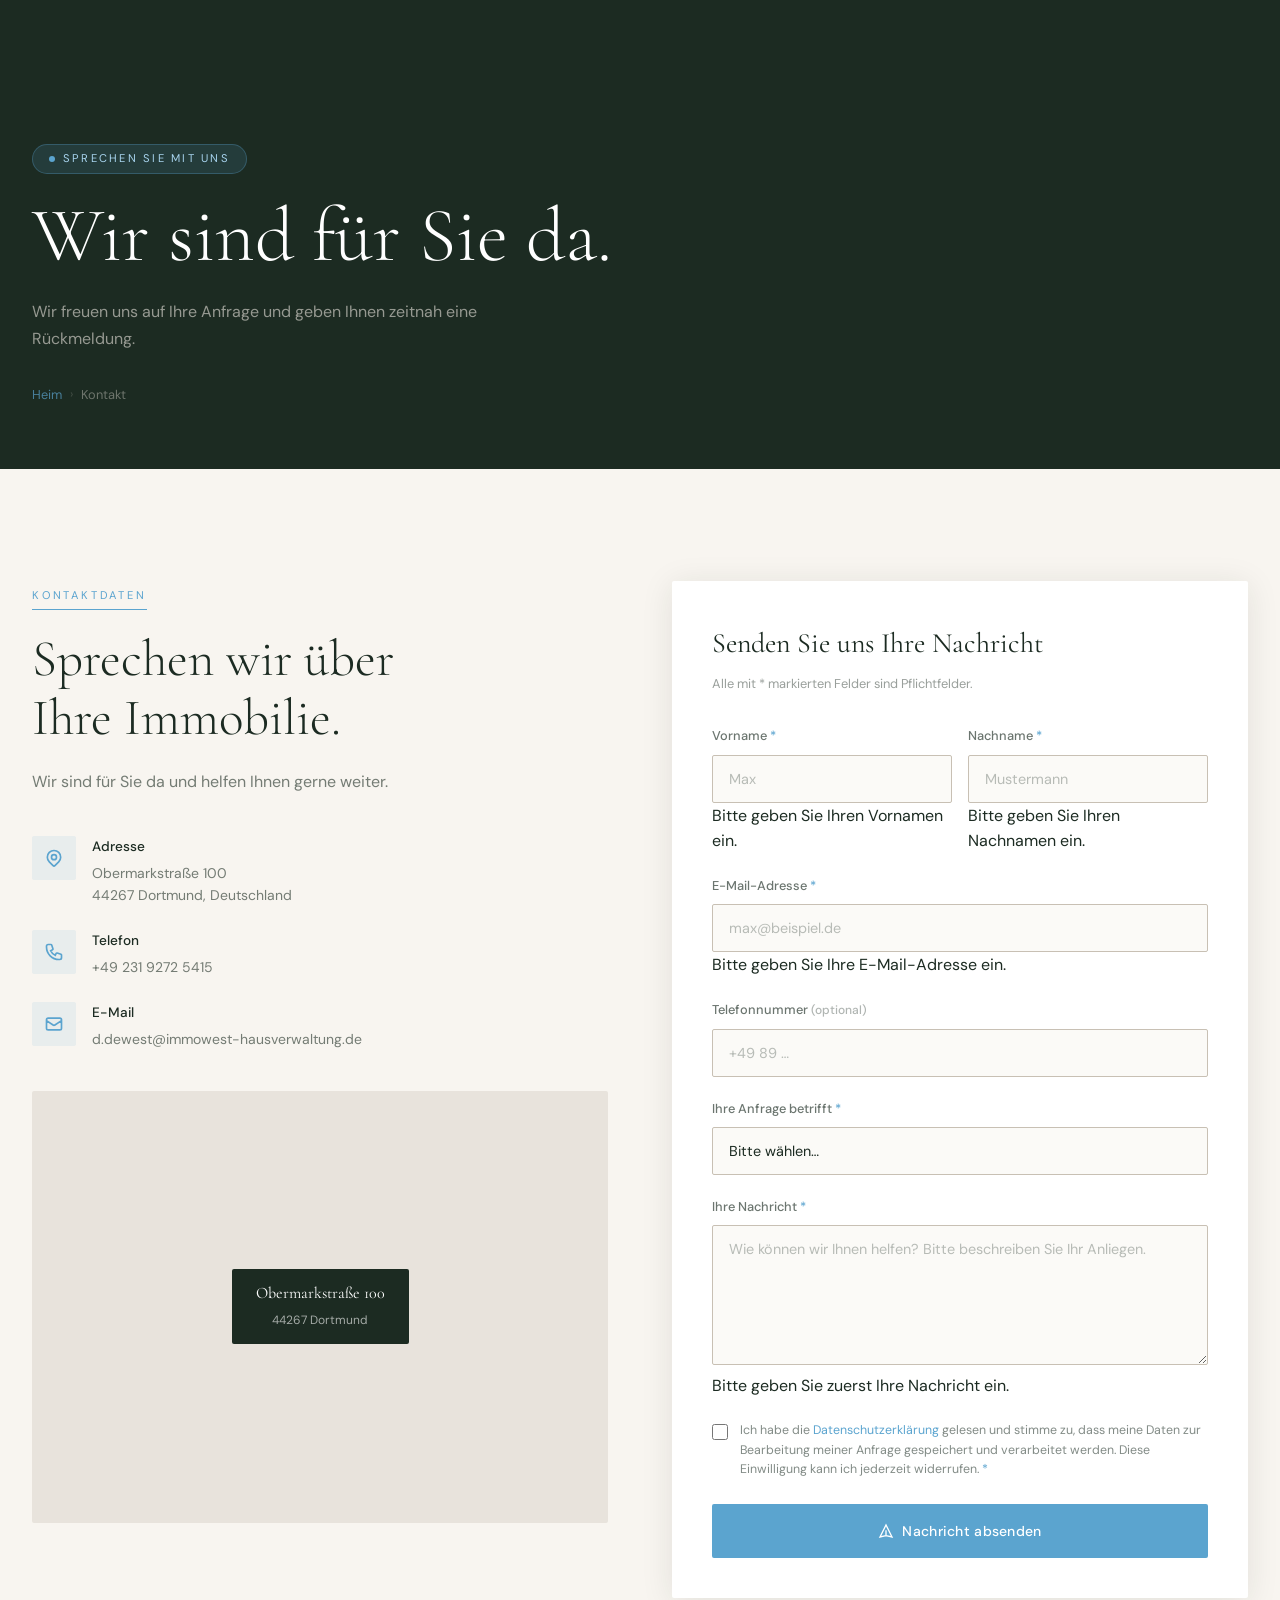
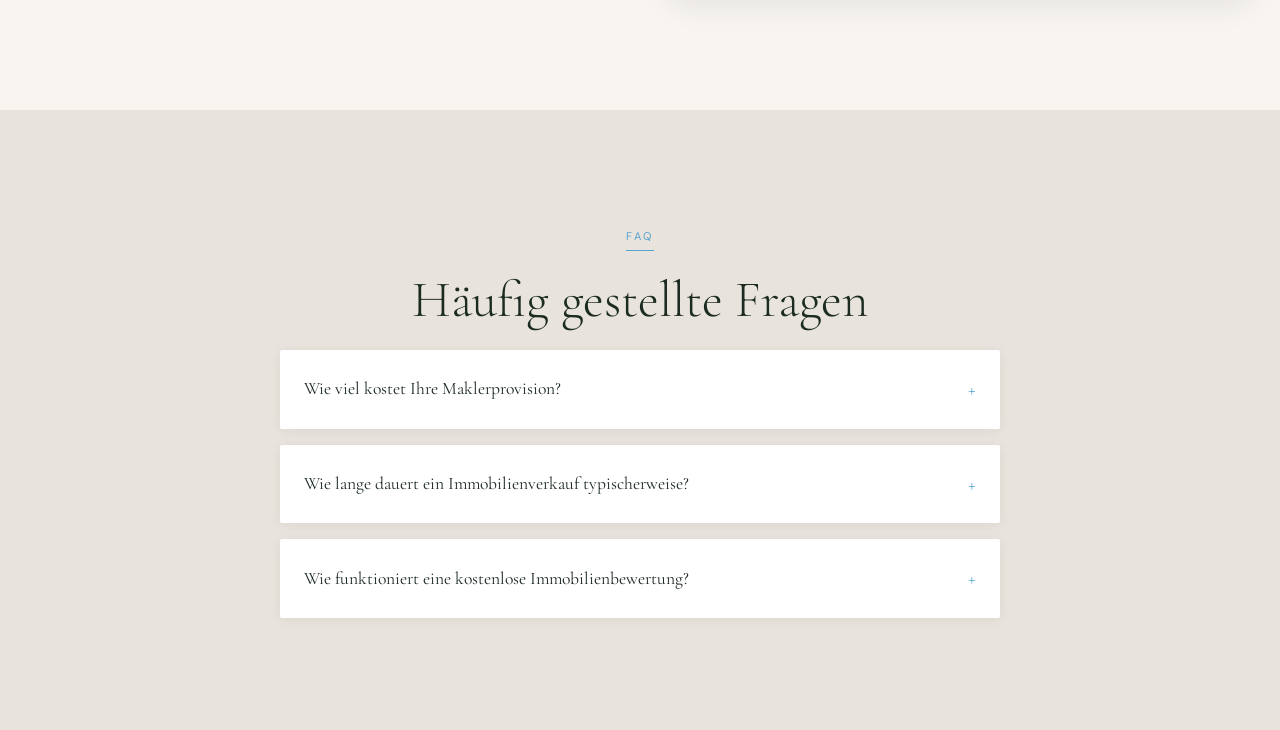
==== contact.html @ 2037899b "Initial website upload" ====
<!DOCTYPE html>
<html lang="de">
<head>
  <meta charset="UTF-8" />
  <meta name="viewport" content="width=device-width, initial-scale=1.0" />

  <!-- ── PRIMARY SEO ── -->
  <title>Hausverwaltung de West – Immowest | Dortmund</title>
  <meta name="description" content="Professionelle Hausverwaltung in Dortmund. Mietverwaltung und WEG-Verwaltung – zuverlässig, transparent und persönlich. Jetzt Kontakt aufnehmen." />
  <meta name="keywords" content="Hausverwaltung Dortmund, Mietverwaltung Dortmund, WEG-Verwaltung Dortmund, Immowest, Hausverwaltung de West" />
  <meta name="author" content="Daniel de West – Hausverwaltung de West Immowest" />
  <link rel="canonical" href="https://www.immowest-hausverwaltung.de/pages/contact.html" />

  <!-- ── OPEN GRAPH (Facebook, WhatsApp, LinkedIn previews) ── -->
  <meta property="og:type" content="website" />
  <meta property="og:url" content="https://www.immowest-hausverwaltung.de/pages/contact.html" />
  <meta property="og:title" content="Kontakt – Immowest | Hausverwaltung Dortmund" />
  <meta property="og:description" content="Kontaktieren Sie Hausverwaltung de west in Dortmund für professionelle Immobilienverwaltung, Mietverwaltung und persönliche Beratung." />
  <meta property="og:image" content="https://www.immowest-hausverwaltung.de/images/logo.jpg" />
  <meta property="og:locale" content="de_DE" />
  <meta property="og:site_name" content="Immowest Hausverwaltung" />

  <!-- ── TWITTER CARD ── -->
  <meta name="twitter:card" content="summary_large_image" />
  <meta name="twitter:title" content="Hausverwaltung de West – Immowest | Dortmund" />
  <meta name="twitter:description" content="Kontaktieren Sie Hausverwaltung de west in Dortmund für professionelle Immobilienverwaltung, Mietverwaltung und persönliche Beratung." />
  <meta name="twitter:image" content="https://www.immowest-hausverwaltung.de/images/logo.jpg" />

  <!-- Google Fonts -->
  <link rel="preconnect" href="https://fonts.googleapis.com" />
  <link rel="preconnect" href="https://fonts.gstatic.com" crossorigin />
  <link href="https://fonts.googleapis.com/css2?family=Cormorant+Garamond:ital,wght@0,300;0,400;0,600;0,700;1,300;1,400&family=DM+Sans:opsz,wght@9..40,300;9..40,400;9..40,500;9..40,600&display=swap" rel="stylesheet" />
  <link rel="stylesheet" href="../style.css" />
</head>
<body>

  <div id="nav-mount"></div>

  <!-- ══════════════════════════════════════════════
       PAGE HERO
  ══════════════════════════════════════════════ -->
  <header class="page-hero">
    <div class="page-hero__inner">
      <!-- Badge: "Get in Touch" -->
      <div class="page-hero__badge fade-up"><span>Sprechen Sie mit uns</span></div>
      <!-- Headline: "We are here for you." -->
      <h1 class="page-hero__title fade-up">Wir sind für Sie da.</h1>
      <!-- Sub: "We look forward to your message. Our team will get back to you within 24 hours on working days." -->
      <p class="page-hero__sub fade-up">Wir freuen uns auf Ihre Anfrage und geben Ihnen zeitnah eine Rückmeldung.</p>
      <!-- Breadcrumb: "Home > Contact" -->
      <nav class="breadcrumb fade-up" aria-label="Brotkrümelnavigation">
        <div class="breadcrumb__item"><a href="../index.html">Heim</a></div>
        <div class="breadcrumb__sep">›</div>
        <div class="breadcrumb__item">Kontakt</div>
      </nav>
    </div>
  </header>

  <!-- ══════════════════════════════════════════════
       CONTACT SECTION: Info + Form
  ══════════════════════════════════════════════ -->
  <section class="section">
    <div class="container">
      <div class="grid-2" style="gap:4rem;align-items:start;">

        <!-- ── Left: Contact info ── -->
        <div class="fade-up">
          <!-- Label: "Contact Information" -->
          <span class="section__label">Kontaktdaten</span>
          <!-- Headline: "Let's talk about your property." -->
          <h2 class="section__title">Sprechen wir über<br/>Ihre Immobilie.</h2>
          <!-- Sub: "Whether purchase, sale, or rental – we are here to help you." -->
          <p class="section__sub" style="margin-bottom:2.5rem;">
            Wir sind für Sie da und helfen Ihnen gerne weiter.
          </p>

          <!-- Contact items -->
          <div style="display:flex;flex-direction:column;gap:1.5rem;margin-bottom:2.5rem;">

            <!-- Address -->
            <div class="contact-item">
              <div class="contact-item__icon">
                <svg viewBox="0 0 24 24" fill="none" stroke="currentColor" stroke-width="2"><path d="M17.657 16.657L13.414 20.9a2 2 0 01-2.827 0l-4.244-4.243a8 8 0 1111.314 0z"/><circle cx="12" cy="11" r="3"/></svg>
              </div>
              <div>
                <!-- "Address" -->
                <div class="contact-item__label">Adresse</div>
                <div class="contact-item__value">Obermarkstraße 100<br/>44267 Dortmund, Deutschland</div>
              </div>
            </div>

            <!-- Phone -->
            <div class="contact-item">
              <div class="contact-item__icon">
                <svg viewBox="0 0 24 24" fill="none" stroke="currentColor" stroke-width="2"><path d="M3 5a2 2 0 012-2h3.28a1 1 0 01.948.684l1.498 4.493a1 1 0 01-.502 1.21l-2.257 1.13a11.042 11.042 0 005.516 5.516l1.13-2.257a1 1 0 011.21-.502l4.493 1.498a1 1 0 01.684.949V19a2 2 0 01-2 2h-1C9.716 21 3 14.284 3 6V5z"/></svg>
              </div>
              <div>
                <!-- "Phone" -->
                <div class="contact-item__label">Telefon</div>
                <div class="contact-item__value">
                  <a href="tel:+4915560922517">+49 231 9272 5415</a>
                </div>
              </div>
            </div>

            <!-- Email -->
            <div class="contact-item">
              <div class="contact-item__icon">
                <svg viewBox="0 0 24 24" fill="none" stroke="currentColor" stroke-width="2"><path d="M3 8l7.89 5.26a2 2 0 002.22 0L21 8M5 19h14a2 2 0 002-2V7a2 2 0 00-2-2H5a2 2 0 00-2 2v10a2 2 0 002 2z"/></svg>
              </div>
              <div>
                <!-- "Email" -->
                <div class="contact-item__label">E-Mail</div>
                <div class="contact-item__value">
                  <a href="mailto:d.dewest@immowest-hausverwaltung.de">d.dewest@immowest-hausverwaltung.de</a>
                </div>
              </div>
            </div>

          </div><!-- /contact items -->

<!-- Map placeholder -->
          <div style="background:var(--stone);border-radius:2px;aspect-ratio:4/3;overflow:hidden;position:relative;">
            <iframe
              src="https://maps.google.com/maps?q=Obermarkstraße+100,44267+Dortmund&output=embed"
              width="100%"
              height="100%"
              style="border:0; width:100%; height:100%;"
              allowfullscreen=""
              loading="lazy">
            </iframe>
            <!-- Map overlay label -->
            <div style="position:absolute;inset:0;display:flex;align-items:center;justify-content:center;flex-direction:column;gap:0.5rem;">
              <div style="background:var(--forest);color:var(--white);padding:0.75rem 1.5rem;border-radius:2px;font-family:var(--font-display);font-size:1rem;text-align:center;">
                Obermarkstraße 100<br/>
                <span style="font-size:0.75rem;color:rgba(255,255,255,0.6);font-family:var(--font-body);">44267 Dortmund</span>
              </div>
            </div>
            <!-- Invisible clickable overlay on top of everything -->
            <div 
              onclick="window.open('https://maps.google.com/?q=Obermarkstraße+100,44267+Dortmund', '_blank')"
              style="position:absolute; inset:0; cursor:pointer; z-index:10;">
            </div>
          </div>

        </div><!-- /left -->

        <!-- ── Right: Contact Form ── -->
        <div class="fade-up">
          <div style="background:var(--white);padding:2.5rem;border-radius:2px;box-shadow:0 4px 32px rgba(28,43,34,0.10);">

            <!-- Form headline: "Send Us Your Message" -->
            <h3 style="font-family:var(--font-display);font-size:1.75rem;font-weight:400;color:var(--forest);margin-bottom:0.5rem;">
              Senden Sie uns Ihre Nachricht
            </h3>
            <!-- "All fields marked with * are required" -->
            <p style="color:rgba(28,43,34,0.45);font-size:0.8rem;margin-bottom:2rem;">Alle mit * markierten Felder sind Pflichtfelder.</p>

            <!--
              FORMSPREE FORM
              ══════════════
              Replace YOUR_FORM_ID with your actual Formspree form ID.
              1. Create an account at https://formspree.io
              2. Create a new form → copy the form ID (e.g. "xpzvwlqr")
              3. Replace YOUR_FORM_ID below:
                 action="https://formspree.io/f/xpzvwlqr"
              The form uses POST. Formspree will email submissions to your configured address.
            -->
            <form id="contact-form" action="https://formspree.io/f/xgolrwqr" method="POST" novalidate>

              <!-- Row: First + Last name -->
              <div style="display:grid;grid-template-columns:1fr 1fr;gap:1rem;">
                <div class="form-group">
                  <!-- "First Name" -->
                  <label class="form-label" for="vorname">Vorname <span class="required">*</span></label>
                  <input class="form-control" type="text" id="vorname" name="vorname"
                    placeholder="Max" required/>
                  <span class="field-error">Bitte geben Sie Ihren Vornamen ein.</span>
                </div>
                <div class="form-group">
                  <!-- "Last Name" -->
                  <label class="form-label" for="nachname">Nachname <span class="required">*</span></label>
                  <input class="form-control" type="text" id="nachname" name="nachname"
                    placeholder="Mustermann" required/>
                  <span class="field-error">Bitte geben Sie Ihren Nachnamen ein.</span>
                </div>
              </div>

              <!-- Email field -->
              <div class="form-group">
                <!-- "Email Address" -->
                <label class="form-label" for="email">E-Mail-Adresse <span class="required">*</span></label>
                <input class="form-control" type="email" id="email" name="email"
                  placeholder="max@beispiel.de" required/>
                <span class="field-error">Bitte geben Sie Ihre E-Mail-Adresse ein.</span>
              </div>

              <!-- Phone (optional) -->
              <div class="form-group">
                <!-- "Phone Number (optional)" -->
                <label class="form-label" for="telefon">
                  Telefonnummer <span style="color:rgba(28,43,34,0.35);font-size:0.75rem;">(optional)</span>
                </label>
                <input class="form-control" type="tel" id="telefon" name="telefon"
                  placeholder="+49 89 …" autocomplete="tel" />
              </div>

              <!-- Subject / Interest dropdown -->
              <div class="form-group">
                <label class="form-label" for="betreff">Ihre Anfrage betrifft <span class="required">*</span></label>
                <select class="form-control" id="betreff" name="betreff" required>
                  <option value="" disabled selected>Bitte wählen…</option>
                  <option value="Kauf">Mietverwaltung</option>
                  <option value="Verkauf">WEG-Verwaltung</option>
                  <option value="Vermietung">Marktbewertung</option>
                  <option value="Bewertung">Immobilienverkauf</option>
                  <option value="Allgemein">Allgemeine Anfrage</option>
                </select>
                <span class="field-error" style="display:none !important" id="betreff-error">Bitte wählen Sie zuerst eine Option aus.</span>
              </div>
            
              <!-- Message -->
              <div class="form-group">
                <!-- "Your Message" -->
                <label class="form-label" for="nachricht">Ihre Nachricht <span class="required">*</span></label>
                <textarea class="form-control" id="nachricht" name="nachricht" rows="5"
                placeholder="Wie können wir Ihnen helfen? Bitte beschreiben Sie Ihr Anliegen." required></textarea>
                <span class="field-error">Bitte geben Sie zuerst Ihre Nachricht ein.</span>
              </div>

              <!--
                GDPR / Datenschutz Checkbox
                ════════════════════════════
                Required under German law (DSGVO/GDPR Art. 6 & 7 and BDSG).
                User must explicitly consent to data processing before submitting.
                The privacy policy link should point to your actual privacy policy page.
              -->
              <div class="form-check">
                <input type="checkbox" id="datenschutz" name="datenschutz_zustimmung" required />
                <label class="form-check__label" for="datenschutz">
                  <!-- "I have read the privacy policy and consent to the storage and processing of my data to answer my inquiry. I can revoke this consent at any time. *" -->
                  Ich habe die <a href="privacy.html">Datenschutzerklärung</a> gelesen und stimme zu, dass meine Daten zur Bearbeitung meiner Anfrage gespeichert und verarbeitet werden. Diese Einwilligung kann ich jederzeit widerrufen. <span style="color:var(--sky);">*</span>
                </label>
              </div>
              <span id="datenschutz-error" style="display:none; color:#e53e3e; font-size:0.75rem;">
                Bitte stimmen Sie der Datenschutzerklärung zu. 
              </span>

              <!-- Anti-spam honeypot field (hidden from users, Formspree detects bots) -->
              <input type="text" name="_gotcha" style="display:none" tabindex="-1" autocomplete="off" />
              <!-- Formspree: redirect after submission (optional) -->

              <!-- Submit button: "Send Message" -->
              <button type="submit" class="btn btn--primary" style="width:100%;justify-content:center;padding:1rem;">
                <svg viewBox="0 0 24 24" fill="none" stroke="currentColor" stroke-width="2"><path d="M12 19l9 2-9-18-9 18 9-2zm0 0v-8"/></svg>
                Nachricht absenden
              </button>

              <!-- Success message: "Thank you! We will get back to you shortly." -->
              <div id="form-success" class="form-success">
                ✓ Vielen Dank für Ihre Nachricht! Wir melden uns in Kürze bei Ihnen.
              </div>
              <!-- Error message: "Something went wrong. Please try again." -->
              <div id="form-error" class="form-error">
                ✗ Etwas ist schiefgelaufen. Bitte versuchen Sie es erneut oder kontaktieren Sie uns telefonisch.
              </div>

            </form>
          </div>
        </div><!-- /right -->

      </div>
    </div>
  </section>

  <!-- ══════════════════════════════════════════════
       FAQ SECTION
  ══════════════════════════════════════════════ -->
  <section class="section section--alt">
    <div class="container">
      <div class="text-center mb-10">
        <!-- Label: "Frequently Asked Questions" -->
        <span class="section__label fade-up">FAQ</span>
        <!-- Headline: "Frequently Asked Questions" -->
        <h2 class="section__title fade-up">Häufig gestellte Fragen</h2>
      </div>

      <div style="max-width:720px;margin:0 auto;display:flex;flex-direction:column;gap:1rem;">

        <!-- FAQ 1 -->
        <details style="background:var(--white);padding:1.5rem;border-radius:2px;box-shadow:0 2px 12px rgba(28,43,34,0.06);cursor:pointer;" class="fade-up">
          <!-- Question: "How much does your real estate brokerage service cost?" -->
          <summary style="font-family:var(--font-display);font-size:1.1rem;font-weight:400;color:var(--forest);list-style:none;display:flex;justify-content:space-between;align-items:center;gap:1rem;">
            Wie viel kostet Ihre Maklerprovision?
            <span style="color:var(--sky);font-size:1.2rem;flex-shrink:0;">+</span>
          </summary>
          <!-- Answer: "In Germany, since December 2020, the brokerage commission is generally split 50/50 between buyer and seller, at 3.57% incl. VAT each. The exact conditions are agreed individually." -->
          <p style="margin-top:1rem;color:rgba(28,43,34,0.65);font-size:0.875rem;line-height:1.75;">
            In Deutschland wird seit Dezember 2020 die Maklercourtage bei Wohnimmobilien in der Regel hälftig zwischen Käufer und Verkäufer geteilt – jeweils 3,57% inkl. MwSt. Die genauen Konditionen werden individuell vereinbart. Für eine erste Beratung berechnen wir nichts.
          </p>
        </details>

        <!-- FAQ 2 -->
        <details style="background:var(--white);padding:1.5rem;border-radius:2px;box-shadow:0 2px 12px rgba(28,43,34,0.06);cursor:pointer;" class="fade-up">
          <!-- Question: "How long does it typically take to sell a property?" -->
          <summary style="font-family:var(--font-display);font-size:1.1rem;font-weight:400;color:var(--forest);list-style:none;display:flex;justify-content:space-between;align-items:center;gap:1rem;">
            Wie lange dauert ein Immobilienverkauf typischerweise?
            <span style="color:var(--sky);font-size:1.2rem;flex-shrink:0;">+</span>
          </summary>
          <!-- Answer: "Depending on the market, location, and property, the process typically takes 3 to 6 months from listing to notary appointment." -->
          <p style="margin-top:1rem;color:rgba(28,43,34,0.65);font-size:0.875rem;line-height:1.75;">
            Je nach Markt, Lage und Objekt dauert der Prozess typischerweise 3 bis 6 Monate vom Inserieren bis zum Notartermin. Mit unserem großen Käufernetzwerk konnten wir in vielen Fällen deutlich schnellere Abschlüsse erzielen.
          </p>
        </details>

        <!-- FAQ 4 -->
        <details style="background:var(--white);padding:1.5rem;border-radius:2px;box-shadow:0 2px 12px rgba(28,43,34,0.06);cursor:pointer;" class="fade-up">
          <!-- Question: "How does a free property valuation work?" -->
          <summary style="font-family:var(--font-display);font-size:1.1rem;font-weight:400;color:var(--forest);list-style:none;display:flex;justify-content:space-between;align-items:center;gap:1rem;">
            Wie funktioniert eine kostenlose Immobilienbewertung?
            <span style="color:var(--sky);font-size:1.2rem;flex-shrink:0;">+</span>
          </summary>
          <!-- Answer: "Simply contact us with details about your property. We will arrange an on-site appointment, analyze the property and the current market, and provide you with a written valuation within a few working days." -->
          <p style="margin-top:1rem;color:rgba(28,43,34,0.65);font-size:0.875rem;line-height:1.75;">
            Nehmen Sie einfach Kontakt zu uns mit Angaben zu Ihrer Immobilie auf. Wir vereinbaren einen Vor-Ort-Termin, analysieren das Objekt und den aktuellen Markt und stellen Ihnen innerhalb weniger Werktage unsere Immobilienbewertung zur Verfügung – kostenlos und unverbindlich.
          </p>
        </details>

      </div>
    </div>
  </section>

<div id="footer-mount"></div>
  <script src="../js/components.js"></script>
  <script>initComponents();</script>
  <script src="../js/main.js"></script>
</body>
</html>
---- style.css ----
/* ============================================================
   DANIEL IMMOBILIEN – Global Stylesheet
   Design: Refined Luxury Real Estate | German Language
   Fonts: Cormorant Garamond (display) + DM Sans (body)
   Colors: Sky Blue Primary | Deep Forest Green Secondary
   ============================================================ */

/* ── CSS Custom Properties (Design Tokens) ── */
:root {
  --sky:         #5BA4CF;
  --sky-light:   #A8D4EF;
  --sky-dark:    #2E7EB8;
  --forest:      #1C2B22;
  --forest-mid:  #2E4636;
  --forest-light:#4A6C55;
  --cream:       #F8F5F0;
  --stone:       #E8E3DC;
  --stone-dark:  #C8C0B4;
  --white:       #FFFFFF;

  --font-display: 'Cormorant Garamond', serif;
  --font-body:    'DM Sans', sans-serif;

  --radius:       2px;
  --shadow-card:  0 4px 24px rgba(28,43,34,0.10);
  --shadow-hover: 0 24px 60px rgba(28,43,34,0.18);
  --transition:   0.3s ease;
  --nav-height:   72px;
}

/* ── Reset & Base ── */
*, *::before, *::after { box-sizing: border-box; margin: 0; padding: 0; }
html { scroll-behavior: smooth; font-size: 16px; }
body {
  font-family: var(--font-body);
  background-color: var(--cream);
  color: var(--forest);
  line-height: 1.6;
  -webkit-font-smoothing: antialiased;
}
img { max-width: 100%; display: block; }
a { text-decoration: none; color: inherit; }
button { cursor: pointer; font-family: var(--font-body); border: none; background: none; }
ul, ol { list-style: none; }

/* ============================================================
   NAVIGATION
   ============================================================ */
.nav {
  position: fixed;
  top: 0; left: 0; right: 0;
  z-index: 100;
  background: rgba(28,43,34,0.96);
  backdrop-filter: blur(12px);
  -webkit-backdrop-filter: blur(12px);
  height: var(--nav-height);
  display: flex;
  align-items: center;
  transition: box-shadow var(--transition);
}
.nav.scrolled { box-shadow: 0 2px 32px rgba(28,43,34,0.25); }

.nav__inner {
  max-width: 1280px;
  margin: 0 auto;
  padding: 0 2rem;
  display: flex;
  align-items: center;
  justify-content: space-between;
  width: 100%;
}

/* Logo */
.nav__logo {
  display: flex;
  align-items: center;
  gap: 0.75rem;
  text-decoration: none;
}
.nav__logo-mark {
  width: 38px; height: 38px;
  background: var(--sky);
  border-radius: var(--radius);
  display: flex; align-items: center; justify-content: center;
  flex-shrink: 0;
  transition: background var(--transition);
}
.nav__logo:hover .nav__logo-mark { background: var(--sky-dark); }
.nav__logo-mark svg { width: 20px; height: 20px; color: white; stroke: white; fill: none; }
.nav__logo-text { line-height: 1.1; }
.nav__logo-name {
  font-family: var(--font-display);
  font-size: 1.2rem;
  font-weight: 600;
  color: var(--white);
  display: block;
  letter-spacing: 0.02em;
}
.nav__logo-sub {
  font-family: var(--font-body);
  font-size: 0.6rem;
  color: var(--sky);
  letter-spacing: 0.25em;
  text-transform: uppercase;
  font-weight: 300;
  display: block;
}

/* Desktop nav links */
.nav__links {
  display: none;
  align-items: center;
  gap: 2.5rem;
}
.nav__link {
  color: rgba(232,227,220,0.75);
  font-size: 0.875rem;
  letter-spacing: 0.04em;
  position: relative;
  transition: color var(--transition);
}
.nav__link::after {
  content: '';
  position: absolute;
  left: 0; bottom: -3px;
  width: 0; height: 2px;
  background: var(--sky);
  transition: width var(--transition);
}
.nav__link:hover,
.nav__link.active { color: var(--white); }
.nav__link:hover::after,
.nav__link.active::after { width: 100%; }

.nav__cta {
  padding: 0.6rem 1.4rem;
  background: var(--sky);
  color: var(--white);
  font-size: 0.8rem;
  font-weight: 500;
  letter-spacing: 0.04em;
  border-radius: var(--radius);
  transition: background var(--transition), transform var(--transition);
}
.nav__cta:hover { background: var(--sky-dark); transform: translateY(-1px); }

/* Hamburger */
.nav__burger {
  display: flex;
  flex-direction: column;
  justify-content: center;
  gap: 5px;
  width: 40px; height: 40px;
  padding: 4px;
  background: none;
  border: none;
  cursor: pointer;
}
.nav__burger-line {
  display: block;
  width: 26px; height: 2px;
  background: var(--white);
  border-radius: 2px;
  transition: transform 0.35s ease, opacity 0.35s ease, width 0.35s ease;
  transform-origin: center;
}
.nav__burger-line:last-child { width: 16px; align-self: flex-start; margin-left: 4px; }
.nav__burger.open .nav__burger-line:nth-child(1) { transform: translateY(7px) rotate(45deg); }
.nav__burger.open .nav__burger-line:nth-child(2) { transform: rotate(-45deg); }
.nav__burger.open .nav__burger-line:nth-child(3) { opacity: 0; transform: scaleX(0); }

/* Mobile Menu */
.nav__mobile {
  position: fixed;
  top: var(--nav-height);
  left: 0; right: 0;
  background: var(--forest-mid);
  max-height: 0;
  overflow: hidden;
  transition: max-height 0.4s cubic-bezier(0.4,0,0.2,1);
  z-index: 99;
  border-top: 1px solid rgba(74,108,85,0.2);
}
.nav__mobile.open { max-height: 380px; }
.nav__mobile-inner {
  padding: 1.25rem 2rem 1.5rem;
  display: flex;
  flex-direction: column;
  gap: 0.25rem;
}
.nav__mobile-link {
  display: block;
  padding: 0.875rem 0;
  color: rgba(232,227,220,0.75);
  font-size: 1rem;
  border-bottom: 1px solid rgba(74,108,85,0.15);
  transition: color var(--transition);
}
.nav__mobile-link:last-of-type { border-bottom: none; }
.nav__mobile-link:hover,
.nav__mobile-link.active { color: var(--sky-light); }
.nav__mobile-cta {
  margin-top: 1rem;
  text-align: center;
  padding: 0.875rem;
  background: var(--sky);
  color: var(--white);
  font-size: 0.9rem;
  font-weight: 500;
  border-radius: var(--radius);
  transition: background var(--transition);
}
.nav__mobile-cta:hover { background: var(--sky-dark); }

/* ============================================================
   PAGE HERO BANNER (used on inner pages: About, Services etc.)
   ============================================================ */
.page-hero {
  padding-top: calc(var(--nav-height) + 4rem);
  padding-bottom: 4rem;
  background: var(--forest);
  position: relative;
  overflow: hidden;
}
.page-hero::before {
  content: '';
  position: absolute;
  inset: 0;
  background: url('https://images.unsplash.com/photo-1600585154340-be6161a56a0c?w=1600&q=70') center/cover no-repeat;
  opacity: 0.08;
}
.page-hero__inner {
  max-width: 1280px;
  margin: 0 auto;
  padding: 0 2rem;
  position: relative;
  z-index: 1;
}
.page-hero__badge {
  display: inline-flex;
  align-items: center;
  gap: 0.5rem;
  padding: 0.3rem 1rem;
  background: rgba(91,164,207,0.15);
  border: 1px solid rgba(91,164,207,0.3);
  border-radius: 99px;
  margin-bottom: 1.25rem;
}
.page-hero__badge span { color: var(--sky-light); font-size: 0.7rem; letter-spacing: 0.2em; text-transform: uppercase; }
.page-hero__badge::before { content: ''; width: 6px; height: 6px; border-radius: 50%; background: var(--sky); display: block; }
.page-hero__title {
  font-family: var(--font-display);
  font-size: clamp(2.5rem, 6vw, 5rem);
  font-weight: 300;
  color: var(--white);
  line-height: 1.1;
  margin-bottom: 1.25rem;
}
.page-hero__title em { font-style: italic; color: var(--sky-light); }
.page-hero__sub {
  color: rgba(232,227,220,0.6);
  font-size: 1rem;
  max-width: 520px;
  line-height: 1.7;
}
/* Breadcrumb */
.breadcrumb {
  display: flex;
  align-items: center;
  gap: 0.5rem;
  margin-top: 2rem;
}
.breadcrumb__item { color: rgba(232,227,220,0.4); font-size: 0.8rem; }
.breadcrumb__item a { color: rgba(91,164,207,0.7); transition: color var(--transition); }
.breadcrumb__item a:hover { color: var(--sky-light); }
.breadcrumb__sep { color: rgba(232,227,220,0.2); font-size: 0.75rem; }

/* ============================================================
   BUTTONS
   ============================================================ */
.btn {
  display: inline-flex;
  align-items: center;
  gap: 0.5rem;
  padding: 0.875rem 2rem;
  font-family: var(--font-body);
  font-size: 0.875rem;
  font-weight: 500;
  border-radius: var(--radius);
  transition: background var(--transition), transform var(--transition), box-shadow var(--transition), color var(--transition), border-color var(--transition);
  letter-spacing: 0.02em;
  cursor: pointer;
}
.btn svg { width: 16px; height: 16px; transition: transform var(--transition); }
.btn:hover svg { transform: translateX(3px); }
.btn--primary {
  background: var(--sky);
  color: var(--white);
  border: 2px solid var(--sky);
}
.btn--primary:hover { background: var(--sky-dark); border-color: var(--sky-dark); transform: translateY(-2px); box-shadow: 0 8px 24px rgba(91,164,207,0.35); }
.btn--dark {
  background: var(--forest);
  color: var(--white);
  border: 2px solid var(--forest);
}
.btn--dark:hover { background: var(--forest-mid); border-color: var(--forest-mid); transform: translateY(-2px); }
.btn--outline {
  background: transparent;
  color: var(--forest);
  border: 2px solid var(--forest);
}
.btn--outline:hover { background: var(--forest); color: var(--white); }
.btn--outline-light {
  background: transparent;
  color: var(--white);
  border: 2px solid rgba(255,255,255,0.35);
}
.btn--outline-light:hover { border-color: var(--sky); color: var(--sky-light); }
.btn--pulse { animation: pulse 2.4s infinite; }
@keyframes pulse {
  0%,100% { box-shadow: 0 0 0 0 rgba(91,164,207,0.4); }
  50%      { box-shadow: 0 0 0 10px rgba(91,164,207,0); }
}

/* ============================================================
   SECTION HELPERS
   ============================================================ */
.section { padding: 6rem 0; }
.section--alt { background: var(--stone); }
.section--dark { background: var(--forest); }
.section--white { background: var(--white); }
.container {
  max-width: 1280px;
  margin: 0 auto;
  padding: 0 2rem;
}
.section__label {
  display: inline-block;
  font-size: 0.7rem;
  letter-spacing: 0.25em;
  text-transform: uppercase;
  color: var(--sky);
  border-bottom: 1.5px solid var(--sky);
  padding-bottom: 0.25rem;
  margin-bottom: 1.25rem;
}
.section__title {
  font-family: var(--font-display);
  font-size: clamp(2rem, 4vw, 3.5rem);
  font-weight: 300;
  line-height: 1.15;
  margin-bottom: 1.25rem;
  color: var(--forest);
}
.section__title--light { color: var(--white); }
.section__title em { font-style: italic; color: var(--sky); }
.section__sub {
  color: rgba(28,43,34,0.6);
  max-width: 540px;
  font-size: 1rem;
  line-height: 1.75;
}
.section__sub--light { color: rgba(232,227,220,0.6); }
.text-center { text-align: center; }
.text-center .section__sub { margin: 0 auto; }

/* ============================================================
   GRID HELPERS
   ============================================================ */
.grid-2 { display: grid; grid-template-columns: 1fr; gap: 3rem; }
.grid-3 { display: grid; grid-template-columns: 1fr; gap: 2rem; }
.grid-4 { display: grid; grid-template-columns: 1fr 1fr; gap: 1.5rem; }

/* ============================================================
   CARDS
   ============================================================ */
.card {
  background: var(--white);
  border-radius: var(--radius);
  overflow: hidden;
  box-shadow: var(--shadow-card);
  transition: transform 0.35s ease, box-shadow 0.35s ease;
}
.card:hover { transform: translateY(-8px); box-shadow: var(--shadow-hover); }
.card__img-wrap { overflow: hidden; aspect-ratio: 16/10; }
.card__img {
  width: 100%; height: 100%;
  object-fit: cover;
  transition: transform 0.65s ease;
}
.card__img-wrap:hover .card__img { transform: scale(1.05); }
.card__body { padding: 1.5rem; }
.card__tag {
  font-size: 0.65rem;
  letter-spacing: 0.2em;
  text-transform: uppercase;
  color: var(--sky);
  margin-bottom: 0.5rem;
}
.card__title {
  font-family: var(--font-display);
  font-size: 1.5rem;
  font-weight: 400;
  margin-bottom: 0.5rem;
  color: var(--forest);
}
.card__location {
  display: flex;
  align-items: center;
  gap: 0.375rem;
  color: rgba(28,43,34,0.5);
  font-size: 0.8rem;
  margin-bottom: 1rem;
}
.card__location svg { width: 14px; height: 14px; flex-shrink: 0; }
.card__specs {
  display: flex;
  gap: 1rem;
  color: rgba(28,43,34,0.55);
  font-size: 0.8rem;
  margin-bottom: 1.25rem;
}
.card__spec { display: flex; align-items: center; gap: 0.3rem; }
.card__spec svg { width: 13px; height: 13px; }
.card__footer {
  display: flex;
  align-items: center;
  justify-content: space-between;
  border-top: 1px solid var(--stone);
  padding-top: 1rem;
}
.card__price-label { color: rgba(28,43,34,0.4); font-size: 0.7rem; }
.card__price {
  font-family: var(--font-display);
  font-size: 1.3rem;
  font-weight: 600;
  color: var(--forest);
}
.card__cta {
  font-size: 0.8rem;
  font-weight: 500;
  color: var(--sky);
  transition: color var(--transition);
  display: flex;
  align-items: center;
  gap: 0.25rem;
}
.card__cta:hover { color: var(--sky-dark); }
.card__badge {
  position: absolute;
  top: 0; right: 1rem;
  transform: translateY(-50%);
  padding: 0.25rem 0.75rem;
  font-size: 0.7rem;
  font-weight: 500;
  border-radius: 99px;
  color: var(--white);
}
.card__badge--blue  { background: var(--sky); }
.card__badge--dark  { background: var(--forest); }
.card__badge--red   { background: #C0392B; }

/* ============================================================
   SERVICE CARDS
   ============================================================ */
.service-card {
  background: var(--white);
  border-radius: var(--radius);
  padding: 2rem;
  box-shadow: var(--shadow-card);
  border-left: 3px solid transparent;
  transition: border-color var(--transition), transform var(--transition), box-shadow var(--transition);
}
.service-card:hover {
  border-left-color: var(--sky);
  transform: translateY(-5px);
  box-shadow: var(--shadow-hover);
}
.service-card__icon {
  width: 48px; height: 48px;
  background: rgba(91,164,207,0.1);
  border-radius: var(--radius);
  display: flex; align-items: center; justify-content: center;
  margin-bottom: 1.25rem;
  transition: background var(--transition);
}
.service-card:hover .service-card__icon { background: rgba(91,164,207,0.2); }
.service-card__icon svg { width: 24px; height: 24px; color: var(--sky); stroke: var(--sky); fill: none; }
.service-card__title {
  font-family: var(--font-display);
  font-size: 1.3rem;
  font-weight: 400;
  color: var(--forest);
  margin-bottom: 0.75rem;
}
.service-card__text { color: rgba(28,43,34,0.6); font-size: 0.9rem; line-height: 1.7; }

/* ============================================================
   TESTIMONIALS
   ============================================================ */
.testimonial {
  background: var(--forest-mid);
  border-radius: var(--radius);
  padding: 2rem;
}
.testimonial__stars { color: var(--sky); font-size: 1rem; margin-bottom: 0.75rem; letter-spacing: 2px; }
.testimonial__text {
  font-style: italic;
  color: rgba(232,227,220,0.8);
  font-size: 0.9rem;
  line-height: 1.75;
  margin-bottom: 1rem;
}
.testimonial__author { color: rgba(232,227,220,0.45); font-size: 0.75rem; }

/* ============================================================
   STATS STRIP
   ============================================================ */
.stats-strip {
  display: grid;
  grid-template-columns: repeat(2, 1fr);
  gap: 2rem;
}
.stat__number {
  font-family: var(--font-display);
  font-size: 3rem;
  font-weight: 300;
  color: var(--sky-light);
  line-height: 1;
}
.stat__label { color: rgba(232,227,220,0.5); font-size: 0.8rem; margin-top: 0.25rem; }

/* ============================================================
   CONTACT FORM
   ============================================================ */
.form-group { margin-bottom: 1.375rem; }
.form-label {
  display: block;
  font-size: 0.8rem;
  color: rgba(28,43,34,0.65);
  margin-bottom: 0.5rem;
  font-weight: 500;
}
.form-label .required { color: var(--sky); }
.form-control {
  width: 100%;
  padding: 0.875rem 1rem;
  border: 1.5px solid var(--stone-dark);
  border-radius: var(--radius);
  font-family: var(--font-body);
  font-size: 0.9rem;
  color: var(--forest);
  background: rgba(248,245,240,0.5);
  transition: border-color var(--transition), box-shadow var(--transition);
  outline: none;
  -webkit-appearance: none;
}
.form-control::placeholder { color: rgba(28,43,34,0.3); }
.form-control:focus {
  border-color: var(--sky);
  box-shadow: 0 0 0 3px rgba(91,164,207,0.18);
}
textarea.form-control { resize: vertical; min-height: 140px; }
.form-check {
  display: flex;
  align-items: flex-start;
  gap: 0.75rem;
  margin-bottom: 1.5rem;
}
.form-check input[type="checkbox"] {
  width: 16px; height: 16px;
  flex-shrink: 0;
  margin-top: 3px;
  accent-color: var(--sky);
  cursor: pointer;
}
.form-check__label {
  font-size: 0.775rem;
  color: rgba(28,43,34,0.55);
  line-height: 1.6;
}
.form-check__label a { color: var(--sky); }
.form-check__label a:hover { text-decoration: underline; }
.form-success {
  display: none;
  padding: 1rem;
  background: #ecfdf5;
  border: 1px solid #6ee7b7;
  border-radius: var(--radius);
  color: #065f46;
  font-size: 0.875rem;
  text-align: center;
  margin-top: 1rem;
}
.form-error {
  display: none;
  padding: 1rem;
  background: #fef2f2;
  border: 1px solid #fca5a5;
  border-radius: var(--radius);
  color: #991b1b;
  font-size: 0.875rem;
  text-align: center;
  margin-top: 1rem;
}

/* ============================================================
   CONTACT INFO ITEMS
   ============================================================ */
.contact-item {
  display: flex;
  align-items: flex-start;
  gap: 1rem;
}
.contact-item__icon {
  width: 44px; height: 44px;
  background: rgba(91,164,207,0.1);
  border-radius: var(--radius);
  display: flex; align-items: center; justify-content: center;
  flex-shrink: 0;
}
.contact-item__icon svg { width: 20px; height: 20px; color: var(--sky); stroke: var(--sky); fill: none; }
.contact-item__label { font-weight: 500; font-size: 0.85rem; margin-bottom: 0.25rem; color: var(--forest); }
.contact-item__value { color: rgba(28,43,34,0.6); font-size: 0.875rem; }
.contact-item__value a { color: rgba(28,43,34,0.6); transition: color var(--transition); }
.contact-item__value a:hover { color: var(--sky); }

/* ============================================================
   TEAM CARDS
   ============================================================ */
.team-card { text-align: center; }
.team-card__img-wrap {
  width: 160px; height: 160px;
  border-radius: 50%;
  overflow: hidden;
  margin: 0 auto 1.25rem;
  border: 3px solid var(--stone);
  transition: border-color var(--transition);
}
.team-card:hover .team-card__img-wrap { border-color: var(--sky); }
.team-card__img { width: 100%; height: 100%; object-fit: cover; }
.team-card__name {
  font-family: var(--font-display);
  font-size: 1.3rem;
  font-weight: 400;
  color: var(--forest);
  margin-bottom: 0.25rem;
}
.team-card__role { color: var(--sky); font-size: 0.8rem; letter-spacing: 0.12em; text-transform: uppercase; margin-bottom: 0.75rem; }
.team-card__bio { color: rgba(28,43,34,0.55); font-size: 0.875rem; line-height: 1.65; }

/* ============================================================
   PROCESS STEPS
   ============================================================ */
.process-step { display: flex; gap: 1.5rem; align-items: flex-start; }
.process-step__num {
  width: 48px; height: 48px;
  border-radius: var(--radius);
  background: rgba(91,164,207,0.1);
  border: 1.5px solid rgba(91,164,207,0.3);
  display: flex; align-items: center; justify-content: center;
  flex-shrink: 0;
  font-family: var(--font-display);
  font-size: 1.2rem;
  color: var(--sky);
}
.process-step__title {
  font-family: var(--font-display);
  font-size: 1.15rem;
  font-weight: 400;
  color: var(--forest);
  margin-bottom: 0.4rem;
}
.process-step__text { color: rgba(28,43,34,0.6); font-size: 0.875rem; line-height: 1.65; }

/* ============================================================
   WAVE DIVIDER
   ============================================================ */
.wave { overflow: hidden; line-height: 0; margin-bottom: -2px; }
.wave svg { display: block; width: 100%; height: 60px; }

/* ============================================================
   PRIVACY / LEGAL PAGE
   ============================================================ */
.legal-content { max-width: 800px; margin: 0 auto; }
.legal-section { margin-bottom: 3rem; }
.legal-section h2 {
  font-family: var(--font-display);
  font-size: 1.6rem;
  font-weight: 400;
  color: var(--forest);
  margin-bottom: 0.75rem;
  padding-bottom: 0.5rem;
  border-bottom: 1px solid var(--stone);
}
.legal-section h3 {
  font-size: 1rem;
  font-weight: 600;
  color: var(--forest);
  margin: 1.25rem 0 0.5rem;
}
.legal-section p { color: rgba(28,43,34,0.65); font-size: 0.9rem; line-height: 1.8; margin-bottom: 0.75rem; }
.legal-section ul { margin: 0.5rem 0 0.75rem 1.25rem; }
.legal-section ul li { color: rgba(28,43,34,0.65); font-size: 0.9rem; line-height: 1.75; list-style: disc; }
.legal-section a { color: var(--sky); }
.legal-section a:hover { text-decoration: underline; }
.legal-toc {
  background: var(--stone);
  border-radius: var(--radius);
  padding: 1.5rem 2rem;
  margin-bottom: 3rem;
}
.legal-toc h3 { font-size: 0.85rem; font-weight: 600; color: var(--forest); margin-bottom: 0.75rem; letter-spacing: 0.08em; text-transform: uppercase; }
.legal-toc ol { margin-left: 1.25rem; }
.legal-toc ol li { margin-bottom: 0.4rem; list-style: decimal; }
.legal-toc ol li a { color: var(--sky); font-size: 0.85rem; }
.legal-toc ol li a:hover { text-decoration: underline; }

/* ============================================================
   FOOTER
   ============================================================ */
.footer { background: var(--forest); color: rgba(232,227,220,0.55); font-size: 0.875rem; }
.footer__top {
  padding: 5rem 0 3rem;
  display: grid;
  grid-template-columns: 1fr;
  gap: 2.5rem;
}
.footer__brand { max-width: 320px; }
.footer__logo {
  display: flex;
  align-items: center;
  gap: 0.75rem;
  margin-bottom: 1rem;
}
.footer__logo-mark {
  width: 34px; height: 34px;
  background: var(--sky);
  border-radius: var(--radius);
  display: flex; align-items: center; justify-content: center;
}
.footer__logo-mark svg { width: 18px; height: 18px; stroke: white; fill: none; }
.footer__logo-name {
  font-family: var(--font-display);
  font-size: 1.1rem;
  font-weight: 600;
  color: var(--white);
}
.footer__tagline { line-height: 1.7; font-size: 0.825rem; margin-bottom: 1.25rem; }
.footer__socials { display: flex; gap: 0.6rem; }
.footer__social {
  width: 34px; height: 34px;
  background: var(--forest-mid);
  border-radius: var(--radius);
  display: flex; align-items: center; justify-content: center;
  transition: background var(--transition);
}
.footer__social:hover { background: var(--sky); }
.footer__social svg { width: 16px; height: 16px; fill: rgba(232,227,220,0.6); }
.footer__col-title {
  color: var(--white);
  font-size: 0.8rem;
  font-weight: 600;
  letter-spacing: 0.1em;
  text-transform: uppercase;
  margin-bottom: 1.25rem;
}
.footer__links { display: flex; flex-direction: column; gap: 0.6rem; }
.footer__link { color: rgba(232,227,220,0.5); font-size: 0.825rem; transition: color var(--transition); }
.footer__link:hover { color: var(--sky); }
.footer__bottom {
  border-top: 1px solid rgba(74,108,85,0.2);
  padding: 1.25rem 0;
  display: flex;
  flex-direction: column;
  gap: 0.5rem;
  align-items: center;
  text-align: center;
}
.footer__copy { font-size: 0.75rem; color: rgba(232,227,220,0.3); }

/* ============================================================
   FADE-UP ANIMATION
   js-ready class is added to <body> by JS — animations only
   activate after JS confirms it is running. This prevents
   content being invisible if scripts fail or load slowly.
   ============================================================ */
.fade-up {
  opacity: 1;
  transform: none;
  transition: opacity 0.7s ease, transform 0.7s ease;
}
/* Only hide elements when JS is confirmed running */
body.js-ready .fade-up {
  opacity: 0;
  transform: translateY(28px);
}
body.js-ready .fade-up.is-visible { opacity: 1; transform: translateY(0); }
body.js-ready .fade-up:nth-child(2) { transition-delay: 0.1s; }
body.js-ready .fade-up:nth-child(3) { transition-delay: 0.2s; }
body.js-ready .fade-up:nth-child(4) { transition-delay: 0.3s; }

/* ============================================================
   RESPONSIVE — Tablet (≥ 768px)
   ============================================================ */
@media (min-width: 768px) {
  .grid-2  { grid-template-columns: 1fr 1fr; }
  .grid-3  { grid-template-columns: repeat(2, 1fr); }
  .grid-4  { grid-template-columns: repeat(2, 1fr); }
  .stats-strip { grid-template-columns: repeat(4, 1fr); }
  .footer__top { grid-template-columns: repeat(2, 1fr); }
  .footer__bottom { flex-direction: row; justify-content: space-between; text-align: left; }
}

/* ============================================================
   RESPONSIVE — Desktop (≥ 1024px)
   ============================================================ */
@media (min-width: 1024px) {
  :root { --nav-height: 80px; }
  .nav__links { display: flex; }
  .nav__burger { display: none; }
  .grid-3 { grid-template-columns: repeat(3, 1fr); }
  .grid-4 { grid-template-columns: repeat(4, 1fr); }
  .footer__top { grid-template-columns: 2fr 1fr 1fr 1fr; gap: 3rem; }
  .section { padding: 7rem 0; }
}

/* ============================================================
   HERO SECTION (index.html only)
   ============================================================ */
.hero {
  min-height: 100vh;
  display: flex;
  align-items: center;
  justify-content: center;
  background: url('https://images.unsplash.com/photo-1545324418-cc1a3fa10c00?w=1800&q=85') center 30% / cover no-repeat;
  position: relative;
  overflow: hidden;
}
@media (min-width: 1024px) { .hero { background-attachment: fixed; } }
.hero__overlay {
  position: absolute;
  inset: 0;
  background: linear-gradient(135deg, rgba(28,43,34,0.85) 0%, rgba(28,43,34,0.6) 60%, rgba(46,126,184,0.2) 100%);
}
.hero__deco-ring {
  position: absolute;
  border-radius: 50%;
  border: 1px solid rgba(91,164,207,0.15);
  pointer-events: none;
}
.hero__inner {
  position: relative;
  z-index: 1;
  max-width: 1280px;
  margin: 0 auto;
  padding: 8rem 2rem 4rem;
  width: 100%;
}
.hero__badge {
  display: inline-flex;
  align-items: center;
  gap: 0.5rem;
  padding: 0.35rem 1rem;
  background: rgba(91,164,207,0.15);
  border: 1px solid rgba(91,164,207,0.3);
  border-radius: 99px;
  margin-bottom: 1.5rem;
}
.hero__badge::before { content: ''; width: 6px; height: 6px; border-radius: 50%; background: var(--sky); display: block; }
.hero__badge span { color: var(--sky-light); font-size: 0.7rem; letter-spacing: 0.22em; text-transform: uppercase; }
.hero__title {
  font-family: var(--font-display);
  font-size: clamp(3rem, 8vw, 7rem);
  font-weight: 300;
  color: var(--white);
  line-height: 1.05;
  margin-bottom: 1.5rem;
}
.hero__title em { font-style: italic; color: var(--sky-light); }
.hero__sub {
  color: rgba(232,227,220,0.7);
  font-size: clamp(1rem, 2vw, 1.15rem);
  max-width: 500px;
  line-height: 1.75;
  margin-bottom: 2.5rem;
}
.hero__ctas { display: flex; flex-wrap: wrap; gap: 1rem; margin-bottom: 4rem; }
.hero__stats { display: grid; grid-template-columns: repeat(3, auto); gap: 2.5rem; }
.hero__stat-num {
  font-family: var(--font-display);
  font-size: 2.5rem;
  font-weight: 300;
  color: var(--sky-light);
  line-height: 1;
}
.hero__stat-label { color: rgba(232,227,220,0.5); font-size: 0.75rem; margin-top: 0.25rem; }
.hero__scroll {
  position: absolute;
  bottom: 2rem;
  left: 50%;
  transform: translateX(-50%);
  display: flex;
  flex-direction: column;
  align-items: center;
  gap: 0.5rem;
  z-index: 1;
}
.hero__scroll span { color: rgba(255,255,255,0.4); font-size: 0.65rem; letter-spacing: 0.2em; text-transform: uppercase; }
.hero__scroll-line {
  width: 1px; height: 40px;
  background: linear-gradient(to bottom, rgba(255,255,255,0.4), transparent);
  animation: scrollLine 1.8s ease-in-out infinite;
}
@keyframes scrollLine { 0%,100%{opacity:1} 50%{opacity:0.2} }

/* ============================================================
   ABOUT IMAGE LAYOUT
   ============================================================ */
.about-img-wrap {
  position: relative;
}
.about-img-main {
  aspect-ratio: 3/4;
  overflow: hidden;
  border-radius: var(--radius);
}
.about-img-main img { width: 100%; height: 100%; object-fit: cover; transition: transform 0.65s ease; }
.about-img-main:hover img { transform: scale(1.04); }
.about-img-card {
  position: absolute;
  bottom: -1.5rem;
  right: -1.5rem;
  background: var(--forest);
  color: var(--white);
  padding: 1.25rem 1.5rem;
  border-radius: var(--radius);
  box-shadow: 0 12px 40px rgba(28,43,34,0.3);
  min-width: 160px;
}
.about-img-card__num {
  font-family: var(--font-display);
  font-size: 2.5rem;
  font-weight: 300;
  color: var(--sky-light);
  line-height: 1;
}
.about-img-card__label { font-size: 0.75rem; color: rgba(232,232,232,0.5); margin-top: 0.25rem; }
.about-deco-corner {
  position: absolute;
  top: -1rem; left: -1rem;
  width: 60px; height: 60px;
  border-left: 2px solid rgba(91,164,207,0.4);
  border-top: 2px solid rgba(91,164,207,0.4);
}
.value-item { display: flex; align-items: flex-start; gap: 1rem; margin-bottom: 1.25rem; }
.value-item__icon {
  width: 36px; height: 36px;
  background: rgba(91,164,207,0.1);
  border-radius: var(--radius);
  display: flex; align-items: center; justify-content: center;
  flex-shrink: 0;
}
.value-item__icon svg { width: 18px; height: 18px; stroke: var(--sky); fill: none; }
.value-item__title { font-size: 0.9rem; font-weight: 600; color: var(--forest); margin-bottom: 0.2rem; }
.value-item__text  { font-size: 0.825rem; color: rgba(28,43,34,0.6); line-height: 1.6; }

/* ── Utility ── */
.mt-1 { margin-top: 0.25rem; }
.mt-2 { margin-top: 0.5rem; }
.mt-3 { margin-top: 0.75rem; }
.mt-4 { margin-top: 1rem; }
.mt-6 { margin-top: 1.5rem; }
.mt-8 { margin-top: 2rem; }
.mt-10 { margin-top: 2.5rem; }
.mt-12 { margin-top: 3rem; }
.mb-4  { margin-bottom: 1rem; }
.mb-8  { margin-bottom: 2rem; }
.mb-12 { margin-bottom: 3rem; }
.gap-4 { gap: 1rem; }
.gap-6 { gap: 1.5rem; }
.gap-8 { gap: 2rem; }
.flex  { display: flex; }
.flex-wrap { flex-wrap: wrap; }
.items-center { align-items: center; }
.items-start  { align-items: flex-start; }
.justify-center { justify-content: center; }
.justify-between{ justify-content: space-between; }
.relative { position: relative; }

@media (max-width: 480px) {
  .hero__title {
    font-size: clamp(1.8rem, 7vw, 3rem) !important;
    word-break: break-word;
    overflow-wrap: break-word;
  }
}
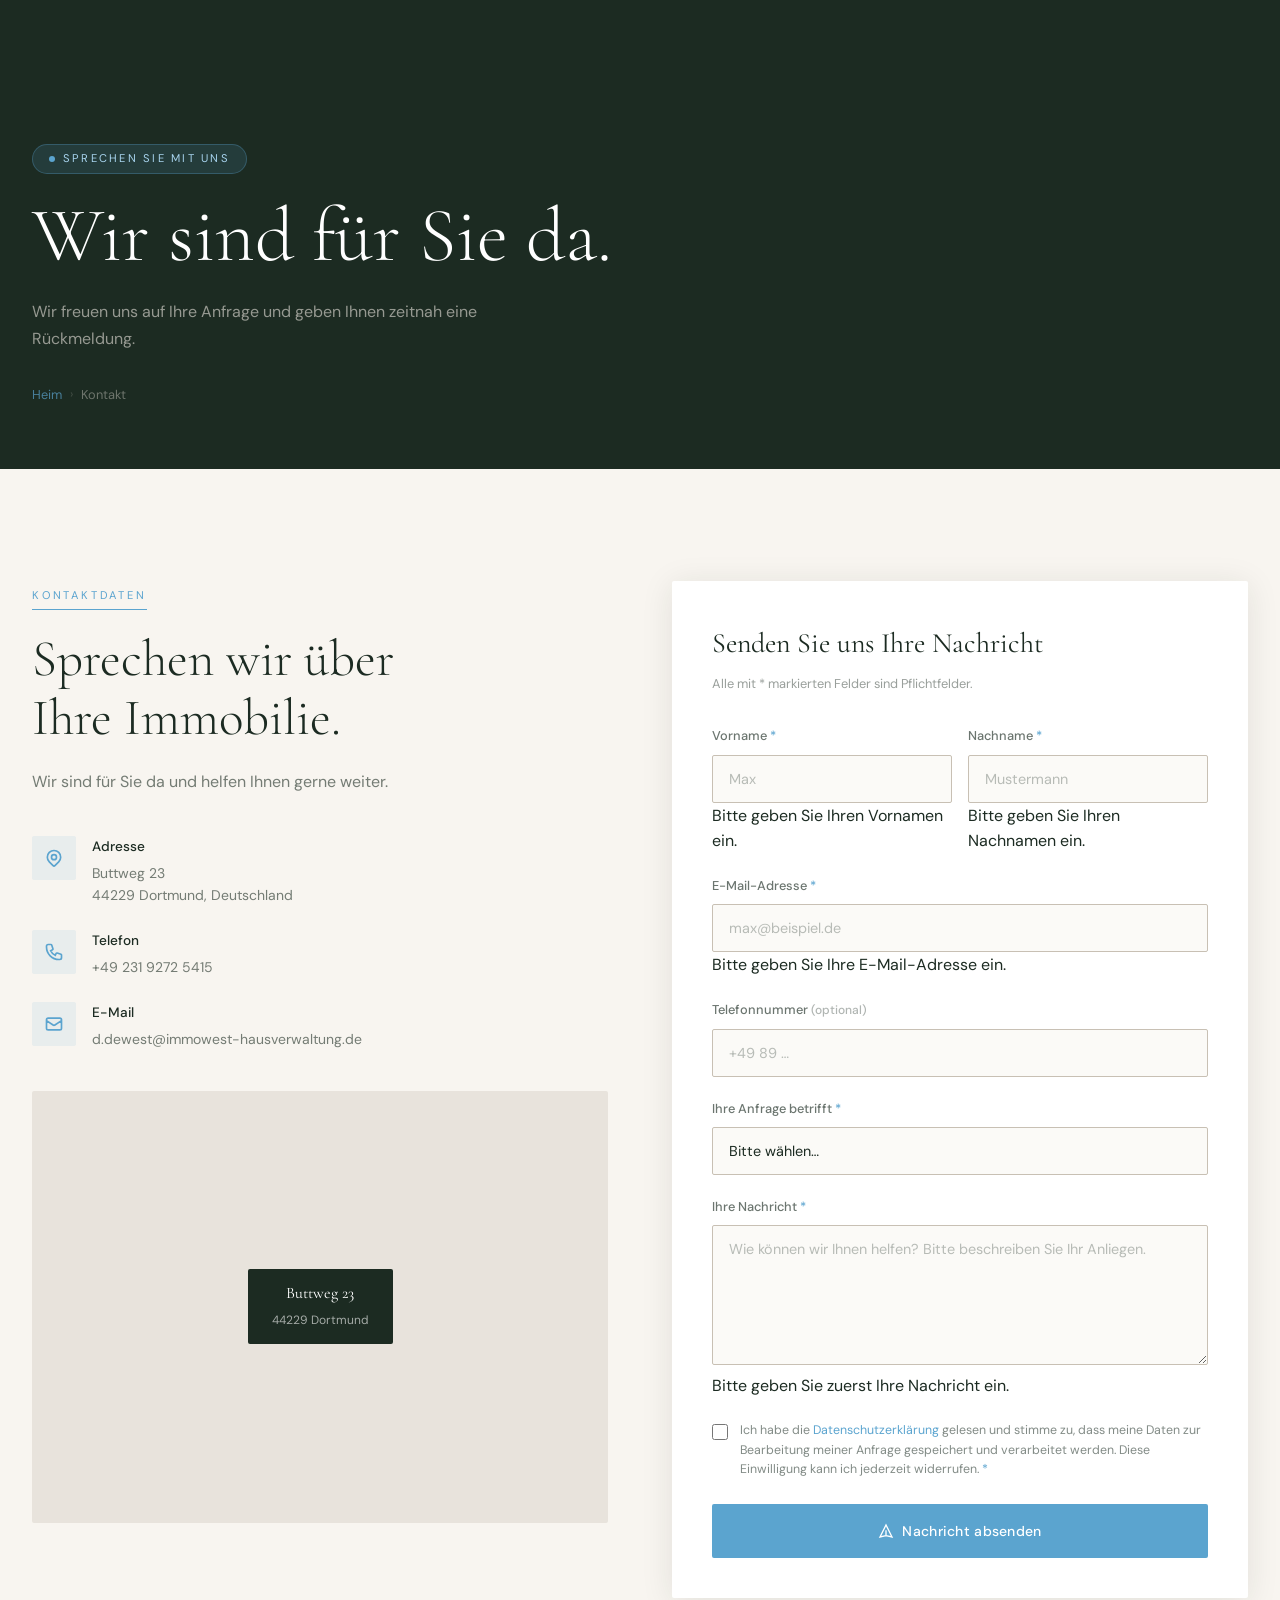
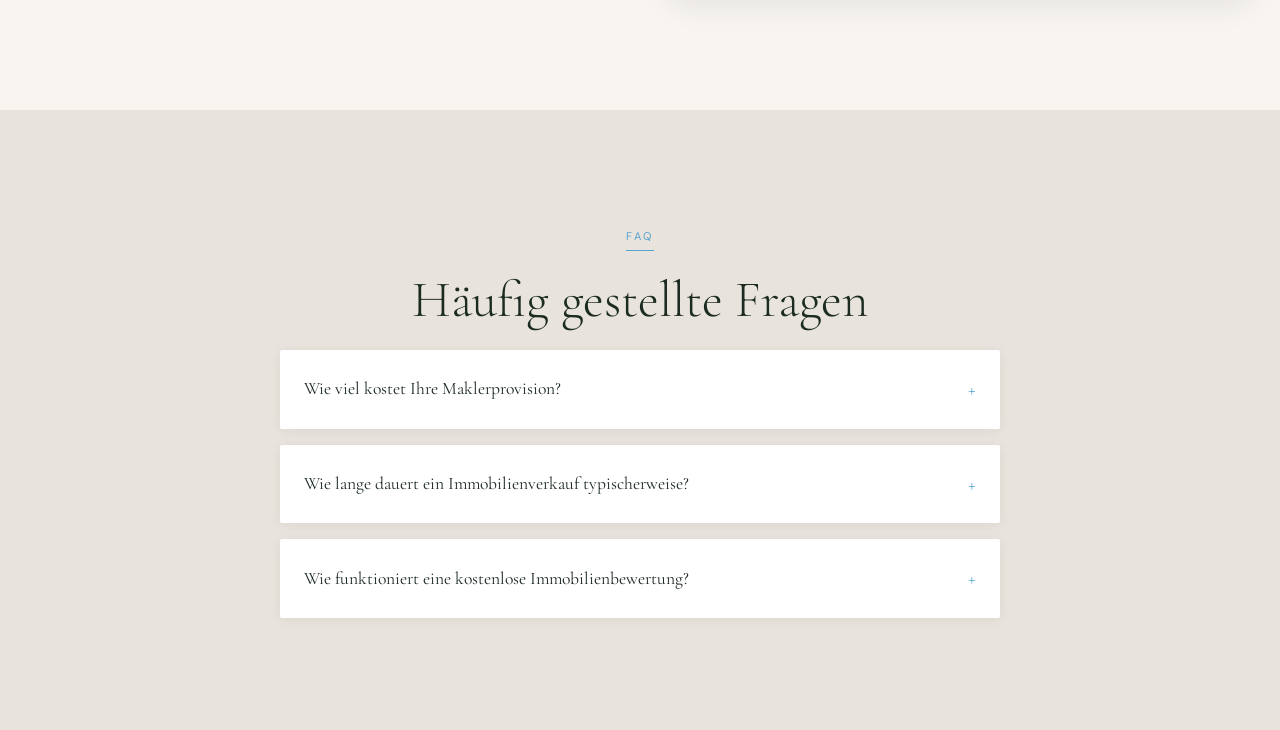
==== commit 9a2bbfd0: "Updated Address from "ObermarkStrasse 100" to "Buttweg 23"" ====
--- a/contact.html
+++ b/contact.html
@@ -85,7 +85,7 @@
               <div>
                 <!-- "Address" -->
                 <div class="contact-item__label">Adresse</div>
-                <div class="contact-item__value">Obermarkstraße 100<br/>44267 Dortmund, Deutschland</div>
+                <div class="contact-item__value">Buttweg 23<br/>44229 Dortmund, Deutschland</div>
               </div>
             </div>
 
@@ -122,7 +122,7 @@
 <!-- Map placeholder -->
           <div style="background:var(--stone);border-radius:2px;aspect-ratio:4/3;overflow:hidden;position:relative;">
             <iframe
-              src="https://maps.google.com/maps?q=Obermarkstraße+100,44267+Dortmund&output=embed"
+              src="https://maps.google.com/maps?q=Buttweg+23,44229+Dortmund&output=embed"
               width="100%"
               height="100%"
               style="border:0; width:100%; height:100%;"
@@ -132,13 +132,13 @@
             <!-- Map overlay label -->
             <div style="position:absolute;inset:0;display:flex;align-items:center;justify-content:center;flex-direction:column;gap:0.5rem;">
               <div style="background:var(--forest);color:var(--white);padding:0.75rem 1.5rem;border-radius:2px;font-family:var(--font-display);font-size:1rem;text-align:center;">
-                Obermarkstraße 100<br/>
-                <span style="font-size:0.75rem;color:rgba(255,255,255,0.6);font-family:var(--font-body);">44267 Dortmund</span>
+                Buttweg 23<br/>
+                <span style="font-size:0.75rem;color:rgba(255,255,255,0.6);font-family:var(--font-body);">44229 Dortmund</span>
               </div>
             </div>
             <!-- Invisible clickable overlay on top of everything -->
             <div 
-              onclick="window.open('https://maps.google.com/?q=Obermarkstraße+100,44267+Dortmund', '_blank')"
+              onclick="window.open('https://maps.google.com/?q=Buttweg+23,44267+Dortmund', '_blank')"
               style="position:absolute; inset:0; cursor:pointer; z-index:10;">
             </div>
           </div>
@@ -335,4 +335,4 @@
   <script>initComponents();</script>
   <script src="../js/main.js"></script>
 </body>
-</html>+</html>
